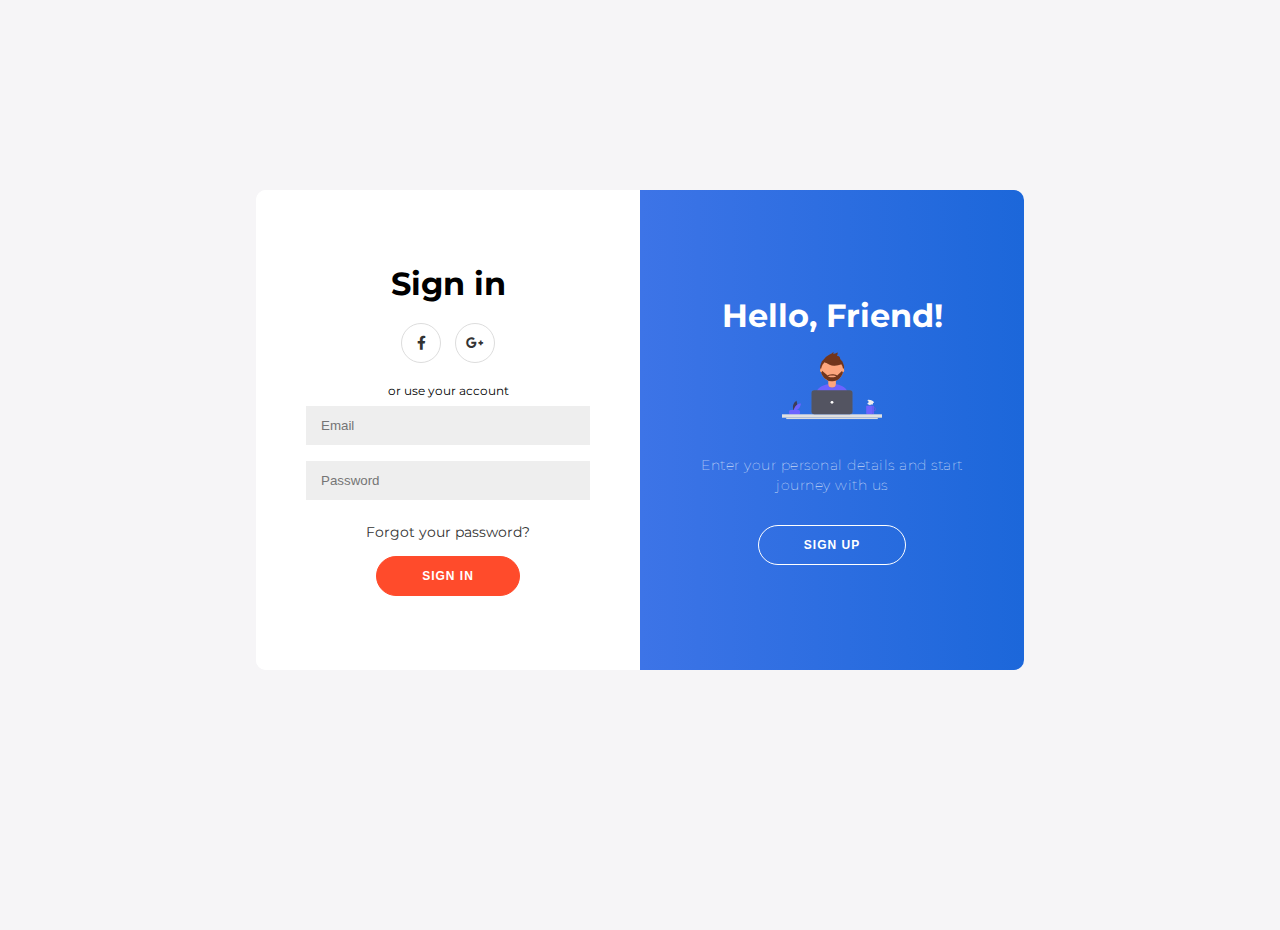
==== index.html @ 0d795bff "sign page" ====
<!DOCTYPE html>
<html lang="en">

<head>

    <meta charset="UTF-8">




    <link rel='stylesheet' href='https://cdnjs.cloudflare.com/ajax/libs/font-awesome/5.14.0/css/all.min.css'>

    <style>
        @import url('https://fonts.googleapis.com/css?family=Montserrat:400,800');

        * {
            box-sizing: border-box;
        }

        body {
            background: #f6f5f7;
            display: flex;
            justify-content: center;
            align-items: center;
            flex-direction: column;
            font-family: 'Montserrat', sans-serif;
            height: 100vh;
            margin: -20px 0 50px;
        }

        h1 {
            font-weight: bold;
            margin: 0;
        }

        h2 {
            text-align: center;
        }

        p {
            font-size: 14px;
            font-weight: 100;
            line-height: 20px;
            letter-spacing: 0.5px;
            margin: 20px 0 30px;
        }

        span {
            font-size: 12px;
        }

        a {
            color: #333;
            font-size: 14px;
            text-decoration: none;
            margin: 15px 0;
        }

        button {
            border-radius: 20px;
            border: 1px solid #FF4B2B;
            background-color: #FF4B2B;
            color: #FFFFFF;
            font-size: 12px;
            font-weight: bold;
            padding: 12px 45px;
            letter-spacing: 1px;
            text-transform: uppercase;
            transition: transform 80ms ease-in;
        }

        button:active {
            transform: scale(0.95);
        }

        button:focus {
            outline: none;
        }

        button.ghost {
            background-color: transparent;
            border-color: #FFFFFF;
        }

        form {
            background-color: #FFFFFF;
            display: flex;
            align-items: center;
            justify-content: center;
            flex-direction: column;
            padding: 0 50px;
            height: 100%;
            text-align: center;
        }

        input {
            background-color: #eee;
            border: none;
            padding: 12px 15px;
            margin: 8px 0;
            width: 100%;
        }

        .container {
            background-color: #fff;
            border-radius: 10px;
            /* box-shadow: 0 14px 28px rgba(0, 0, 0, 0.25),
                0 10px 10px rgba(0, 0, 0, 0.22); */
            position: relative;
            overflow: hidden;
            width: 768px;
            max-width: 100%;
            min-height: 480px;
        }

        .form-container {
            position: absolute;
            top: 0;
            height: 100%;
            transition: all 0.6s ease-in-out;
        }

        .sign-in-container {
            left: 0;
            width: 50%;
            z-index: 2;
        }

        .container.right-panel-active .sign-in-container {
            transform: translateX(100%);
        }

        .sign-up-container {
            left: 0;
            width: 50%;
            opacity: 0;
            z-index: 1;
        }

        .container.right-panel-active .sign-up-container {
            transform: translateX(100%);
            opacity: 1;
            z-index: 5;
            animation: show 0.6s;
        }

        @keyframes show {

            0%,
            49.99% {
                opacity: 0;
                z-index: 1;
            }

            50%,
            100% {
                opacity: 1;
                z-index: 5;
            }
        }

        .overlay-container {
            position: absolute;
            top: 0;
            left: 50%;
            width: 50%;
            height: 100%;
            overflow: hidden;
            transition: transform 0.6s ease-in-out;
            z-index: 100;
        }

        .container.right-panel-active .overlay-container {
            transform: translateX(-100%);
        }

        .overlay {
            background: linear-gradient(90deg,#5e81f4,#1c67da);
            background: linear-gradient(90deg,#5e81f4,#1c67da);
            background: linear-gradient(90deg,#5e81f4,#1c67da);
            background-repeat: no-repeat;
            background-size: cover;
            background-position: 0 0;
            color: #FFFFFF;
            position: relative;
            left: -100%;
            height: 100%;
            width: 200%;
            transform: translateX(0);
            transition: transform 0.6s ease-in-out;
        }

        .container.right-panel-active .overlay {
            transform: translateX(50%);
        }

        .overlay-panel {
            position: absolute;
            display: flex;
            align-items: center;
            justify-content: center;
            flex-direction: column;
            padding: 0 40px;
            text-align: center;
            top: 0;
            height: 100%;
            width: 50%;
            transform: translateX(0);
            transition: transform 0.6s ease-in-out;
        }

        .overlay-left {
            transform: translateX(-20%);
        }

        .container.right-panel-active .overlay-left {
            transform: translateX(0);
        }

        .overlay-right {
            right: 0;
            transform: translateX(0);
        }

        .container.right-panel-active .overlay-right {
            transform: translateX(20%);
        }

        .social-container {
            margin: 20px 0;
        }

        .social-container a {
            border: 1px solid #DDDDDD;
            border-radius: 50%;
            display: inline-flex;
            justify-content: center;
            align-items: center;
            margin: 0 5px;
            height: 40px;
            width: 40px;
        }

        /* footer {
            background-color: #222;
            color: #fff;
            font-size: 14px;
            bottom: 0;
            position: fixed;
            left: 0;
            right: 0;
            text-align: center;
            z-index: 999;
        } */
/* 
        footer p {
            margin: 10px 0;
        }

        footer i {
            color: red;
        }

        footer a {
            color: #3c97bf;
            text-decoration: none;
        } */
    </style>




</head>

<body translate="no">

    <div class="container" id="container">
        <div class="form-container sign-up-container">
            <form action="#">
                <h1>Create Account</h1>

                <div class="social-container">
                    <a href="#" class="social"><i class="fab fa-facebook-f"></i></a>
                    <a href="#" class="social"><i class="fab fa-google-plus-g"></i></a>
                    <!-- <a href="#" class="social"><i class="fab fa-linkedin-in"></i></a> -->
                </div>
                <span>or use your email for registration</span>
                <input type="text" placeholder="Name" />
                <input type="email" placeholder="Email" />
                <input type="password" placeholder="Password" />
                <button>Sign Up</button>
            </form>
        </div>
        <div class="form-container sign-in-container">
            <form action="#">
                <h1>Sign in</h1>
                <div class="social-container">
                    <a href="#" class="social"><i class="fab fa-facebook-f"></i></a>
                    <a href="#" class="social"><i class="fab fa-google-plus-g"></i></a>
                    <!-- <a href="#" class="social"><i class="fab fa-linkedin-in"></i></a> -->
                </div>
                <span>or use your account</span>
                <input type="email" placeholder="Email" />
                <input type="password" placeholder="Password" />
                <a href="#">Forgot your password?</a>
                <button>Sign In</button>
            </form>
        </div>
        <div class="overlay-container">
            <div class="overlay">
                <div class="overlay-panel overlay-left">
                    <h1>Welcome Back!</h1>
                    <p>To keep connected with us please login with your personal info</p>
                    <button class="ghost" id="signIn">Sign In</button>
                </div>
                <div class="overlay-panel overlay-right">
                    <h1>Hello, Friend!</h1>
                    <!-- <div style="height: 100px;width: 100px;"> -->
                    <svg height="100" width="100" id="e2165270-d70d-4354-9ac9-1848d055b0c2" data-name="Layer 1"
                        xmlns="http://www.w3.org/2000/svg" xmlns:xlink="http://www.w3.org/1999/xlink" width="971.44041"
                        height="662" viewBox="0 0 971.44041 662">
                        <defs>
                            <linearGradient id="afa9b5ae-644d-481c-a512-b5b81b77e42b" x1="979.44552" y1="738.58992"
                                x2="979.44552" y2="646.78456" gradientUnits="userSpaceOnUse">
                                <stop offset="0" stop-color="gray" stop-opacity="0.25" />
                                <stop offset="0.53514" stop-color="gray" stop-opacity="0.12" />
                                <stop offset="1" stop-color="gray" stop-opacity="0.1" />
                            </linearGradient>
                            <linearGradient id="bf9220ea-365d-417c-960f-9ff5535a2d22" x1="600.65162" y1="650.10521"
                                x2="600.65162" y2="119" xlink:href="#afa9b5ae-644d-481c-a512-b5b81b77e42b" />
                            <linearGradient id="b4202d31-0de8-4369-b735-813ee4300deb" x1="485.7202" y1="615.59838"
                                x2="485.7202" y2="377.70425" xlink:href="#afa9b5ae-644d-481c-a512-b5b81b77e42b" />
                        </defs>
                        <title>Designer</title>
                        <path
                            d="M260.11393,656.80937c-6.98452,26.59789-31.459,43.21966-31.459,43.21966s-13.15033-26.50193-6.16581-53.09982,31.459-43.21966,31.459-43.21966S267.09845,630.21148,260.11393,656.80937Z"
                            transform="translate(-114.2798 -119)" fill="#3f3d56" />
                        <path
                            d="M249.52,651.18266c-19.56251,19.32716-21.75117,48.83128-21.75117,48.83128s29.52845-1.83141,49.091-21.15858,21.75116-48.83129,21.75116-48.83129S269.08248,631.85549,249.52,651.18266Z"
                            transform="translate(-114.2798 -119)" fill="#6c63ff" />
                        <rect x="68.05348" y="573.24114" width="106.91603" height="45.49618" rx="15.19753"
                            fill="#6c63ff" />
                        <g opacity="0.7">
                            <path
                                d="M1009.77408,663.17837V646.78456H927.805V722.606a15.984,15.984,0,0,0,15.984,15.984h50.00113a15.984,15.984,0,0,0,15.984-15.984V705.80229a21.312,21.312,0,0,0,0-42.62392Zm0,34.427v-26.2301a13.115,13.115,0,0,1,0,26.2301Z"
                                transform="translate(-114.2798 -119)"
                                fill="url(#afa9b5ae-644d-481c-a512-b5b81b77e42b)" />
                        </g>
                        <path
                            d="M1007.13681,665.74436a19.45875,19.45875,0,1,0,19.45875,19.45874A19.45877,19.45877,0,0,0,1007.13681,665.74436Zm0,31.43336a11.97462,11.97462,0,1,1,11.97461-11.97462A11.97462,11.97462,0,0,1,1007.13681,697.17772Z"
                            transform="translate(-114.2798 -119)" fill="#6c63ff" />
                        <path
                            d="M1007.13681,665.74436a19.45875,19.45875,0,1,0,19.45875,19.45874A19.45877,19.45877,0,0,0,1007.13681,665.74436Zm0,31.43336a11.97462,11.97462,0,1,1,11.97461-11.97462A11.97462,11.97462,0,0,1,1007.13681,697.17772Z"
                            transform="translate(-114.2798 -119)" opacity="0.1" />
                        <path
                            d="M818.01569,531.77609H892.857a0,0,0,0,1,0,0v74.07228a9.75,9.75,0,0,1-9.75,9.75H827.76569a9.75,9.75,0,0,1-9.75-9.75V531.77609A0,0,0,0,1,818.01569,531.77609Z"
                            fill="#6c63ff" />
                        <rect y="615.59838" width="971.44041" height="32.93018" fill="#e0e0e0" />
                        <g opacity="0.7">
                            <path
                                d="M753.24926,514.26464c-10.41165-37.79179-69.43785-65.38862-113.8507-71.50773.006-.27882.02112-.55536.02112-.83569V409.571c.04726-.01733.09584-.03182.143-.04925v-1.22615A110.93933,110.93933,0,0,0,706.57314,338.064a119.882,119.882,0,0,0,7.14989-15.41561c4.74115-1.72629,8.322-9.54462,8.322-18.93884a33.06945,33.06945,0,0,0-1.3381-9.49537,121.52779,121.52779,0,0,0,.88891-14.41912,120.17944,120.17944,0,0,0-39.6966-89.38228,23.44841,23.44841,0,0,0,.37522-5.87723c-1.00473-15.52708-17.58929-26.07586-33.13284-26.78142a32.8005,32.8005,0,0,0,5.53147-34.63658c-9.91113,14.43929-30.25853,15.97418-47.77168,16.08774,7.55675-2.9265,10.95734-13.39715,6.56225-20.20525-18.30375,24.53386-53.985,29.07689-75.75576,50.59371a63.8633,63.8633,0,0,0-11.77976,16.06661,120.24089,120.24089,0,0,0-45.31946,94.1347,121.55587,121.55587,0,0,0,.87233,14.28918,32.96391,32.96391,0,0,0-1.38014,9.62531c0,9.43741,3.61453,17.27988,8.38807,18.95778a119.88387,119.88387,0,0,0,7.18266,15.46665,110.91725,110.91725,0,0,0,66.54128,69.98516v33.80212c0,.26025.01449.51691.0196.77593-44.58123,6.01408-104.079,33.82817-114.39809,71.92387-8.91132,32.89854-18.42365,69.02824-23.15665,90.24078,40.56827,28.50553,125.69315,45.24341,179.04119,45.24341,50.6869,0,133.53278-15.10715,172.90663-41.06339C772.36065,585.734,762.54821,548.0178,753.24926,514.26464Z"
                                transform="translate(-114.2798 -119)"
                                fill="url(#bf9220ea-365d-417c-960f-9ff5535a2d22)" />
                        </g>
                        <path
                            d="M603.61048,640.72159c48.89581,0,128.8143-14.57335,166.79676-39.61233-4.11411-22.48424-13.57985-58.86769-22.55024-91.42816-11.42431-41.46766-83.52767-70.216-126.54025-70.216h-41.4486c-43.1459,0-115.35328,28.91469-126.6338,70.55985-8.5964,31.736-17.77266,66.589-22.33837,87.05194C470.03068,624.57518,552.14757,640.72159,603.61048,640.72159Z"
                            transform="translate(-114.2798 -119)" fill="#6c63ff" />
                        <circle cx="486.8065" cy="164.49683" r="116.23581" fill="#72351c" />
                        <path
                            d="M449.29134,261.31116H523.77a0,0,0,0,1,0,0v59.58294a37.23927,37.23927,0,0,1-37.23927,37.23927h-.00007a37.23927,37.23927,0,0,1-37.23927-37.23927V261.31116A0,0,0,0,1,449.29134,261.31116Z"
                            opacity="0.1" />
                        <path
                            d="M459.97433,258.55269H513.087a10.683,10.683,0,0,1,10.683,10.683v48.89994a37.23927,37.23927,0,0,1-37.23927,37.23927h-.00007a37.23927,37.23927,0,0,1-37.23927-37.23927V269.23568A10.683,10.683,0,0,1,459.97433,258.55269Z"
                            fill="#fda57d" />
                        <path d="M563.70906,408.43366a107.19075,107.19075,0,0,0,74.47862.20587v-9.14914H563.70906Z"
                            transform="translate(-114.2798 -119)" opacity="0.1" />
                        <circle cx="486.8065" cy="187.66796" r="106.75269" fill="#fda57d" />
                        <path
                            d="M525.04613,209.56488S570.036,300.88751,696.94755,247.8398L667.402,201.507l-52.37621-18.80172Z"
                            transform="translate(-114.2798 -119)" opacity="0.1" />
                        <path
                            d="M525.04613,208.2219s44.98982,91.32263,171.90142,38.27492L667.402,200.164,615.02578,181.3623Z"
                            transform="translate(-114.2798 -119)" fill="#72351c" />
                        <path
                            d="M524.64663,202.0522a61.66959,61.66959,0,0,1,15.28543-24.86262c21.00146-20.75652,55.42186-25.13895,73.07881-48.80594,4.23984,6.56758.95939,16.66822-6.33032,19.49128,16.89431-.10957,36.52273-1.59016,46.08358-15.51925a31.6415,31.6415,0,0,1-5.336,33.4127c14.99426.68059,30.99283,10.85661,31.962,25.835.64565,9.97871-5.6112,19.42651-13.81131,25.14924s-18.12112,8.34985-27.88617,10.50284C609.18758,233.54021,506.04616,259.8821,524.64663,202.0522Z"
                            transform="translate(-114.2798 -119)" fill="#72351c" />
                        <path
                            d="M707.83565,307.60241h-2.83022l-55.06218,49.01876c-53.0477-24.84513-91.99411,0-91.99411,0L500.201,309.61688l-5.82291.73165a106.75011,106.75011,0,0,0,213.45756-2.74612ZM600.92449,375.42289c-20.76778,0-37.60344-4.209-37.60344-9.40086s16.83566-9.40086,37.60344-9.40086,37.60344,4.20894,37.60344,9.40086S621.69227,375.42289,600.92449,375.42289Z"
                            transform="translate(-114.2798 -119)" fill="#72351c" />
                        <ellipse cx="380.01131" cy="187.56625" rx="9.93048" ry="18.61966" fill="#fda57d" />
                        <ellipse cx="593.54511" cy="187.56625" rx="9.93048" ry="18.61966" fill="#fda57d" />
                        <g opacity="0.7">
                            <rect x="279.15815" y="377.70425" width="413.12412" height="237.89413" rx="14.5"
                                fill="url(#b4202d31-0de8-4369-b735-813ee4300deb)" />
                        </g>
                        <rect x="286.64228" y="382.09344" width="398.15585" height="233.50494" rx="26.83505"
                            fill="#535461" />
                        <circle cx="485.7202" cy="498.84591" r="13.47144" fill="#fff" />
                        <rect x="41.16273" y="648.52856" width="889.11495" height="13.47144" fill="#e0e0e0" />
                        <rect x="41.16273" y="648.52856" width="889.11495" height="4.49048" opacity="0.1" />
                        <path
                            d="M993.66537,650.77609v69.22823a14.59407,14.59407,0,0,1-14.59405,14.59406h7.48413a14.59408,14.59408,0,0,0,14.59406-14.59406V650.77609Z"
                            transform="translate(-114.2798 -119)" opacity="0.1" />
                        <path
                            d="M947.06443,594.97939c-1.26234.216-2.68649.55668-3.30507,1.67806-.98172,1.77969.79727,3.7863,2.42071,5.0092,2.99922,2.25925,6.16039,4.47845,8.19907,7.63175s2.67912,7.5539.45056,10.576c-2.9099,3.94605-9.85229,4.79489-10.52416,9.65158-.43133,3.11795,2.26418,5.77847,4.99546,7.343,6.74142,3.86165,15.432,4.89187,20.3151,10.93461,2.02-4.15378,6.53823-6.55488,11.04189-7.58024s9.183-.94882,13.7492-1.6444c1.47405-.22454,3.13458-.67474,3.79362-2.01224,1.27644-2.59048-2.36152-5.69737-1.1059-8.298.95565-1.97936,3.763-1.82565,5.81307-2.61832,3.33807-1.29069,4.71459-5.58675,3.76717-9.038s-3.62359-6.14839-6.4377-8.3597c-7.58411-5.95952-16.70353-9.46426-25.92726-11.98516-4.2899-1.17245-9.32574-3.01108-13.78142-3.18882C956.2274,592.90716,951.32174,594.25107,947.06443,594.97939Z"
                            transform="translate(-114.2798 -119)" fill="#eee" />
                    </svg>

                    <p>Enter your personal details and start journey with us</p>
                    <button class="ghost" id="signUp">Sign Up</button>
                </div>
            </div>
        </div>
    </div>





    <script id="rendered-js">
        const signUpButton = document.getElementById('signUp');
        const signInButton = document.getElementById('signIn');
        const container = document.getElementById('container');

        signUpButton.addEventListener('click', () => {
            container.classList.add("right-panel-active");
        });

        signInButton.addEventListener('click', () => {
            container.classList.remove("right-panel-active");
        });

    </script>



</body>

</html>
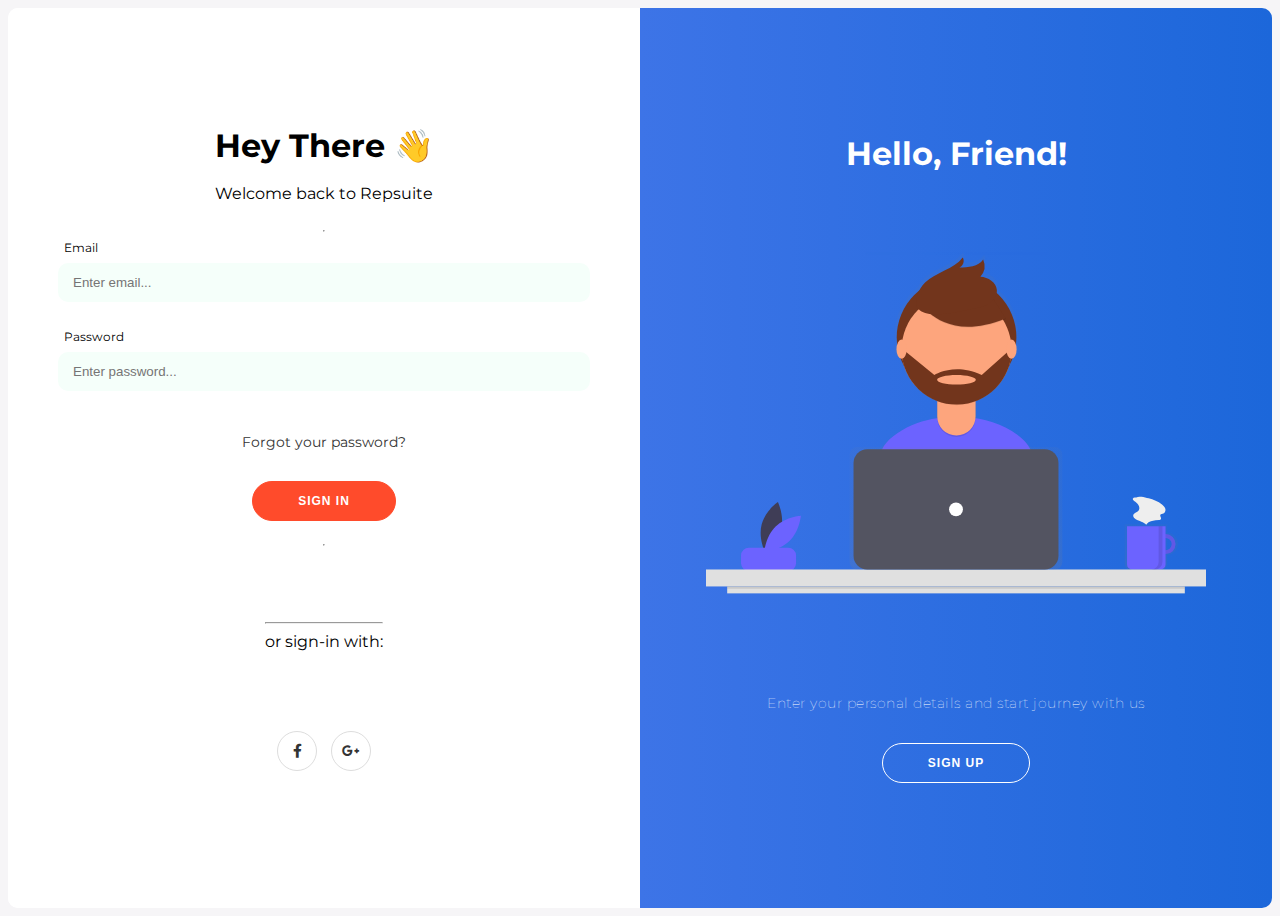
==== commit 1763ee7b: "dash basic" ====
--- a/index.html
+++ b/index.html
@@ -25,7 +25,7 @@
             flex-direction: column;
             font-family: 'Montserrat', sans-serif;
             height: 100vh;
-            margin: -20px 0 50px;
+            /* margin: -20px 0 50px; */
         }
 
         h1 {
@@ -94,8 +94,9 @@
         }
 
         input {
-            background-color: #eee;
+            background-color: rgb(245,255,250);
             border: none;
+            border-radius: 10px;
             padding: 12px 15px;
             margin: 8px 0;
             width: 100%;
@@ -108,7 +109,8 @@
                 0 10px 10px rgba(0, 0, 0, 0.22); */
             position: relative;
             overflow: hidden;
-            width: 768px;
+            width: 100%;
+            height: 100%;
             max-width: 100%;
             min-height: 480px;
         }
@@ -175,9 +177,9 @@
         }
 
         .overlay {
-            background: linear-gradient(90deg,#5e81f4,#1c67da);
-            background: linear-gradient(90deg,#5e81f4,#1c67da);
-            background: linear-gradient(90deg,#5e81f4,#1c67da);
+            background: linear-gradient(90deg, #5e81f4, #1c67da);
+            background: linear-gradient(90deg, #5e81f4, #1c67da);
+            background: linear-gradient(90deg, #5e81f4, #1c67da);
             background-repeat: no-repeat;
             background-size: cover;
             background-position: 0 0;
@@ -239,6 +241,26 @@
             margin: 0 5px;
             height: 40px;
             width: 40px;
+        }
+
+        section {
+            margin: 60px;
+        }
+
+        section h2 {
+            display: grid;
+            grid-gap: 15px;
+            grid-template-columns: 1fr auto 1fr;
+            align-items: center;
+            font-size: 30px;
+            font-weight: bold;
+            color: #000;
+        }
+
+        section h2:before,
+        section h2:after {
+            content: '';
+            border-top: 1px solid #000;
         }
 
         /* footer {
@@ -252,7 +274,7 @@
             text-align: center;
             z-index: 999;
         } */
-/* 
+        /* 
         footer p {
             margin: 10px 0;
         }
@@ -285,25 +307,52 @@
                     <!-- <a href="#" class="social"><i class="fab fa-linkedin-in"></i></a> -->
                 </div>
                 <span>or use your email for registration</span>
-                <input type="text" placeholder="Name" />
-                <input type="email" placeholder="Email" />
+                <span style="align-self: flex-start;" >  &nbsp; Name</span>
+                <input type="email" placeholder="Enter name..." />
+                <br>
+                <span style="align-self: flex-start;" >  &nbsp; Email</span>
+                <input type="password" placeholder="Enter email..." />
+                <br>
+                <span style="align-self: flex-start;" >  &nbsp; Password</span>
                 <input type="password" placeholder="Password" />
+                <br>
+                <br>
                 <button>Sign Up</button>
             </form>
         </div>
         <div class="form-container sign-in-container">
             <form action="#">
-                <h1>Sign in</h1>
+                <h1>Hey There 👋 </h1>
+                <br>
+
+                Welcome back to Repsuite
+                <br>
+                <br>
+
+                
+                <hr>
+                <span style="align-self: flex-start;" >  &nbsp; Email</span>
+                <input type="email" placeholder="Enter email..." />
+                <br>
+                <span style="align-self: flex-start;" >  &nbsp; Password</span>
+                <input type="password" placeholder="Enter password..." />
+                <br>
+                <a href="#">Forgot your password?</a>
+                <a href="./dashboard.html"><button>Sign In</button></a>
+                <hr style="color: #000;">
+                <section id="design" class="wrapper">
+                    <hr>
+                    
+                    or sign-in with:
+                </section>
+                <style>
+
+                </style>
                 <div class="social-container">
                     <a href="#" class="social"><i class="fab fa-facebook-f"></i></a>
                     <a href="#" class="social"><i class="fab fa-google-plus-g"></i></a>
                     <!-- <a href="#" class="social"><i class="fab fa-linkedin-in"></i></a> -->
                 </div>
-                <span>or use your account</span>
-                <input type="email" placeholder="Email" />
-                <input type="password" placeholder="Password" />
-                <a href="#">Forgot your password?</a>
-                <button>Sign In</button>
             </form>
         </div>
         <div class="overlay-container">
@@ -311,12 +360,13 @@
                 <div class="overlay-panel overlay-left">
                     <h1>Welcome Back!</h1>
                     <p>To keep connected with us please login with your personal info</p>
-                    <button class="ghost" id="signIn">Sign In</button>
+                    <button class="ghost" id="signIn"  >Sign In</button>
+
                 </div>
                 <div class="overlay-panel overlay-right">
                     <h1>Hello, Friend!</h1>
                     <!-- <div style="height: 100px;width: 100px;"> -->
-                    <svg height="100" width="100" id="e2165270-d70d-4354-9ac9-1848d055b0c2" data-name="Layer 1"
+                    <svg height="500" width="500" id="e2165270-d70d-4354-9ac9-1848d055b0c2" data-name="Layer 1"
                         xmlns="http://www.w3.org/2000/svg" xmlns:xlink="http://www.w3.org/1999/xlink" width="971.44041"
                         height="662" viewBox="0 0 971.44041 662">
                         <defs>
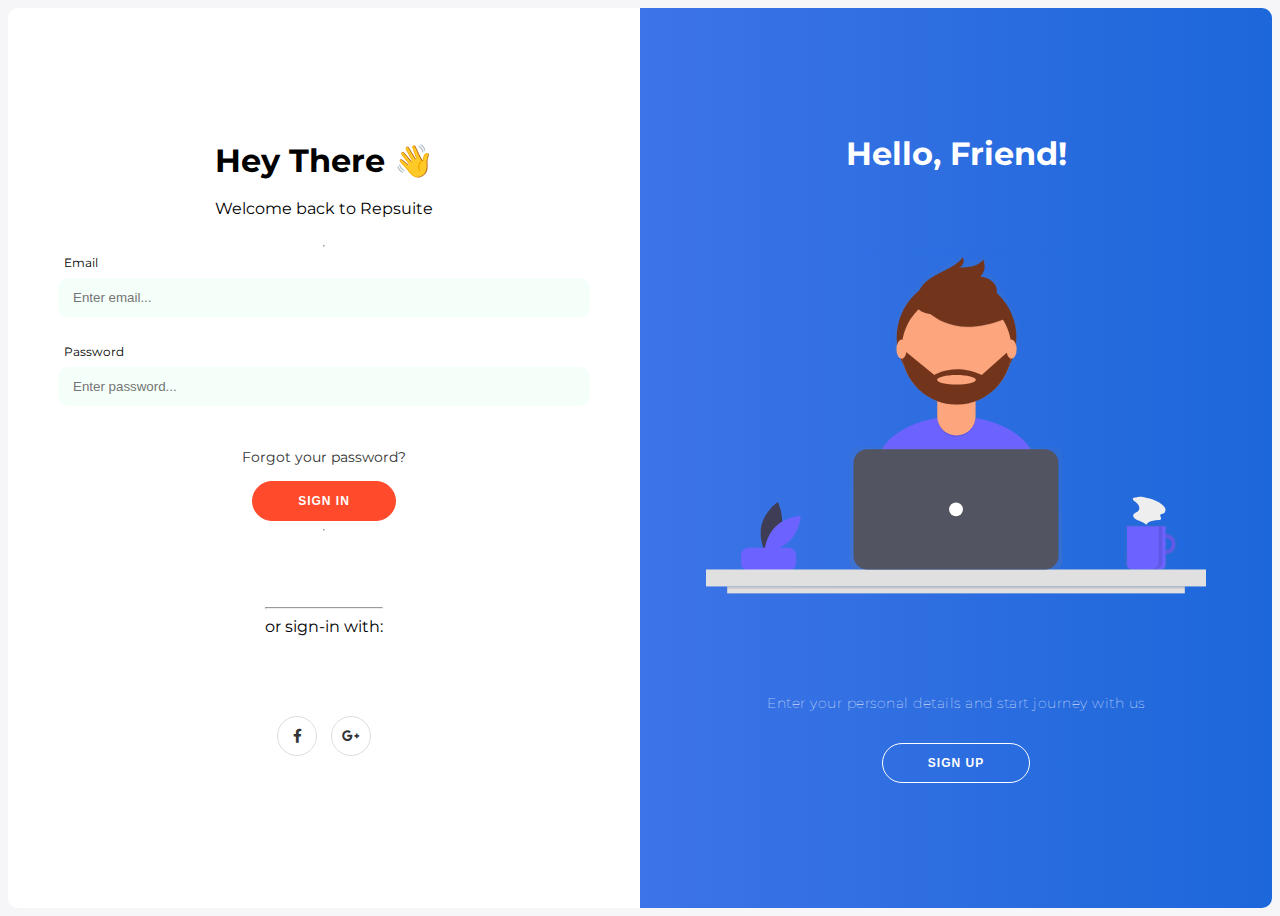
==== commit b8c88593: "project end" ====
--- a/index.html
+++ b/index.html
@@ -321,7 +321,7 @@
             </form>
         </div>
         <div class="form-container sign-in-container">
-            <form action="#">
+            <form method="get" action="dashboard.html" >
                 <h1>Hey There 👋 </h1>
                 <br>
 
@@ -338,7 +338,10 @@
                 <input type="password" placeholder="Enter password..." />
                 <br>
                 <a href="#">Forgot your password?</a>
-                <a href="./dashboard.html"><button>Sign In</button></a>
+                
+                    <button type="submit">Sign In</button>
+                
+                
                 <hr style="color: #000;">
                 <section id="design" class="wrapper">
                     <hr>
@@ -471,6 +474,7 @@
         const signUpButton = document.getElementById('signUp');
         const signInButton = document.getElementById('signIn');
         const container = document.getElementById('container');
+        
 
         signUpButton.addEventListener('click', () => {
             container.classList.add("right-panel-active");
